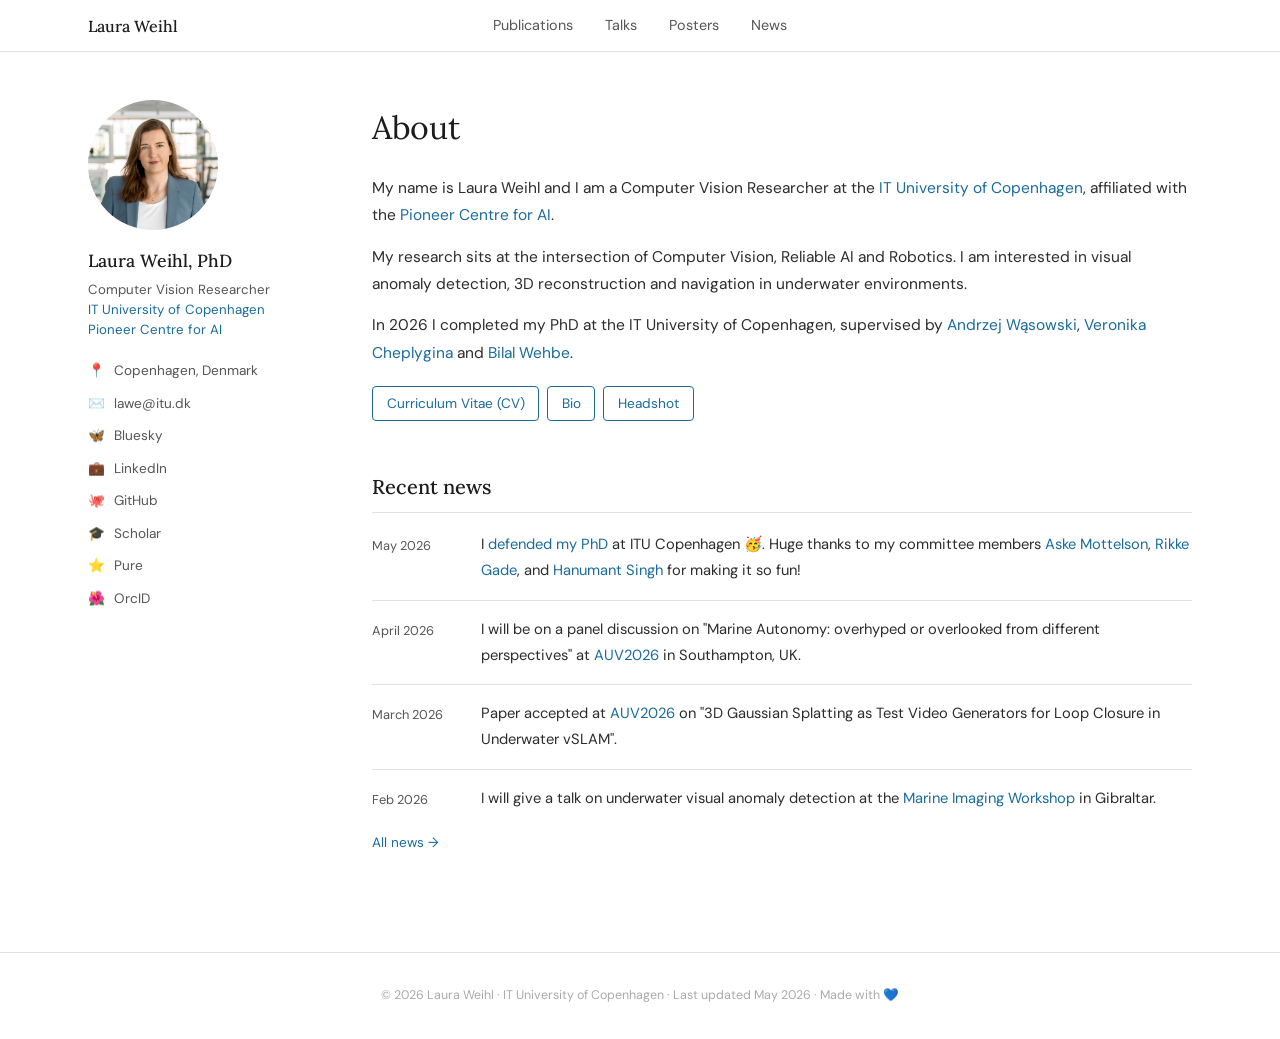
==== index.html @ 597795ff "added menu button in mobile" ====
<!DOCTYPE html>
<html lang="en">
<head>
  <meta charset="UTF-8" />
  <meta name="viewport" content="width=device-width, initial-scale=1.0" />
  <title>Laura Weihl - Computer Vision Researcher</title>
  <link rel="preconnect" href="https://fonts.googleapis.com">
  <link href="https://fonts.googleapis.com/css2?family=Lora:ital,wght@0,400;0,500;1,400&family=DM+Sans:wght@400;500&display=swap" rel="stylesheet">
  <link rel="stylesheet" href="style.css">
  <link rel="icon" type="image/svg+xml" href="img/favicon.svg">
</head>
<body>

    <nav>
      <a class="brand" href="index.html">Laura Weihl</a>
      <button class="hamburger" id="hamburger" aria-label="Menu">
        <span></span><span></span><span></span>
      </button>
      <div class="links">
        <a href="publications.html">Publications</a>
        <a href="talks.html">Talks</a>
        <a href="posters.html">Posters</a>
        <a href="news.html">News</a>
      </div>
    </nav>

  <div class="page">

    <aside class="sidebar" data-include="sidebar.html"></aside>

    <main class="main">

      <section>
        <h1>About</h1>
        <p>
          My name is Laura Weihl and I am a Computer Vision Researcher at the
          <a class="text-link" href="https://itu.dk" target="_blank">IT University of Copenhagen</a>,
          affiliated with the
          <a class="text-link" href="https://www.aicentre.dk/" target="_blank">Pioneer Centre for AI</a>.
        </p>
        <p>
          My research sits at the intersection of Computer Vision, Reliable AI and Robotics. I am interested in
          visual anomaly detection, 3D reconstruction and navigation in underwater environments.
        </p>
        <p>
          In 2026 I completed my PhD at the IT University of Copenhagen, supervised by <a class="text-link" href="https://studwww.itu.dk/~wasowski/">Andrzej W&#261sowski</a>, <a class="text-link" href="https://veronikach.com/">Veronika Cheplygina</a> and <a class="text-link" href="https://robotik.dfki-bremen.de/de/ueber-uns/mitarbeiter/person/biwe01">Bilal Wehbe</a>.
        </p>

        <div class="quick-links">
          <a href="cv.pdf" target="_blank">Curriculum Vitae (CV)</a>
          <a href="bio.txt" target="_blank">Bio</a>
          <a href="laura-weihl-profile-small-crop.jpg" target="_blank">Headshot</a>
        </div>
      </section>

      <section style="margin-top: 3rem;">
        <h2 class="section-title">Recent news</h2>
        <ul class="news-list news-preview" id="news-preview"></ul>
        <a class="see-all" href="news.html">All news →</a>
      </section>

    </main>
  </div>

  <footer>© 2026 Laura Weihl · IT University of Copenhagen · Last updated May 2026 · Made with <a href="fun.html" style="text-decoration: none;">💙</a>

  <script>
    document.querySelectorAll('[data-include]').forEach(el => {
      fetch(el.dataset.include)
        .then(r => r.text())
        .then(html => el.innerHTML = html);
    });


    // Pull top 4 news items from news.html
    fetch('news.html')
      .then(r => r.text())
      .then(html => {
        const doc = new DOMParser().parseFromString(html, 'text/html');
        const items = [...doc.querySelectorAll('.news-item')].slice(0, 4);
        document.getElementById('news-preview').innerHTML = items.map(i => i.outerHTML).join('');
      });

    document.getElementById('hamburger').addEventListener('click', function() {
      document.querySelector('nav .links').classList.toggle('open');
    });
  </script>

</body>
</html>
---- style.css ----
*, *::before, *::after { box-sizing: border-box; margin: 0; padding: 0; }

:root {
  --accent: #1a6b9a;
  --accent-light: #e8f3fa;
  --text: #1c1c1c;
  --text-muted: #555;
  --border: #e2e2e2;
  --bg: #fff;
  --sidebar-w: 220px;
  --max-w: 1200px;
}

html { scroll-behavior: smooth; }

body {
  font-family: 'DM Sans', sans-serif;
  color: var(--text);
  background: var(--bg);
  font-size: 15.5px;
  line-height: 1.75;
}

/* ── Top nav ── */
nav {
  position: sticky;
  top: 0;
  z-index: 100;
  background: rgba(255,255,255,0.95);
  backdrop-filter: blur(8px);
  border-bottom: 1px solid var(--border);
  display: flex;
  align-items: center;
  padding: 0 1rem;
  height: 52px;
  gap: 0.75rem;
  justify-content: center;
}

nav .brand {
  font-family: 'Lora', serif;
  font-weight: 500;
  font-size: 1rem;
  color: var(--text);
  text-decoration: none;
  position: absolute;
  left: max(3rem, calc((100% - 1200px) / 2 + 3rem));

}

nav a {
  color: var(--text-muted);
  text-decoration: none;
  font-size: 0.9rem;
  transition: color 0.15s;
}

nav a:hover, nav a.active { color: var(--accent); }

nav .hamburger {
  display: none;
}

nav .links {
  display: flex;
  gap: 2rem;
}

/* ── Page layout ── */
.page {
  max-width: var(--max-w);
  margin: 0 auto;
  padding: 3rem 3rem 6rem;
  display: grid;
  grid-template-columns: var(--sidebar-w) 1fr;
  gap: 4rem;
  align-items: start;
}

/* ── Sidebar ── */
.sidebar {
  position: sticky;
  top: 72px;
}

.avatar {
  width: 130px;
  height: 130px;
  border-radius: 50%;
  object-fit: cover;
  display: block;
  margin-bottom: 1rem;
}

.avatar-placeholder {
  width: 130px;
  height: 130px;
  border-radius: 50%;
  background: linear-gradient(135deg, #c8dde8, #a0bfcf);
  display: flex;
  align-items: center;
  justify-content: center;
  font-family: 'Lora', serif;
  font-size: 2rem;
  color: #1a6b9a;
  margin-bottom: 1rem;
}

.sidebar h2 {
  font-family: 'Lora', serif;
  font-size: 1.1rem;
  font-weight: 500;
  margin-bottom: 0.2rem;
}

.sidebar .role {
  font-size: 0.83rem;
  color: var(--text-muted);
  line-height: 1.5;
  margin-bottom: 1.2rem;
}

.sidebar .role a {
  color: var(--accent);
  text-decoration: none;
}

.sidebar .role a:hover { text-decoration: underline; }

.sidebar-links {
  list-style: none;
  display: flex;
  flex-direction: column;
  gap: 0.55rem;
}

.sidebar-links li {
  display: flex;
  align-items: center;
  gap: 0.6rem;
  font-size: 0.85rem;
  color: var(--text-muted);
}

.sidebar-links li a {
  color: var(--text-muted);
  text-decoration: none;
  transition: color 0.15s;
}

.sidebar-links li a:hover { color: var(--accent); }

.sidebar-links .icon {
  width: 16px;
  text-align: center;
  flex-shrink: 0;
}

/* ── Main content shared ── */
.main h1 {
  font-family: 'Lora', serif;
  font-size: 2rem;
  font-weight: 400;
  margin-bottom: 1.2rem;
  letter-spacing: -0.01em;
}

.section-title {
  font-family: 'Lora', serif;
  font-size: 1.25rem;
  font-weight: 500;
  margin-bottom: 1.2rem;
  padding-bottom: 0.5rem;
  border-bottom: 1px solid var(--border);
}

.main p {
  color: #2c2c2c;
  margin-bottom: 0.9rem;
}

.main p:last-child { margin-bottom: 0; }

a.text-link {
  color: var(--accent);
  text-decoration: none;
}

a.text-link:hover { text-decoration: underline; }

.quick-links {
  display: flex;
  flex-wrap: wrap;
  gap: 0.5rem;
  margin-top: 1.2rem;
}

.quick-links a {
  display: inline-block;
  padding: 0.3rem 0.85rem;
  border: 1px solid var(--accent);
  border-radius: 4px;
  font-size: 0.85rem;
  color: var(--accent);
  text-decoration: none;
  transition: background 0.15s, color 0.15s;
}

.quick-links a:hover {
  background: var(--accent);
  color: #fff;
}

/* ── Publications ── */
.pub-year-group { margin-bottom: 2.5rem; }

.pub-year {
  font-size: 0.78rem;
  font-weight: 500;
  text-transform: uppercase;
  letter-spacing: 0.08em;
  color: var(--text-muted);
  margin-bottom: 1rem;
}

.pub-list {
  list-style: none;
  display: flex;
  flex-direction: column;
  gap: 1.5rem;
}

.pub-item {
  padding-left: 1.1rem;
  border-left: 2px solid var(--border);
  transition: border-color 0.2s;
}

.pub-item:hover { border-color: var(--accent); }

.pub-title {
  font-weight: 500;
  font-size: 0.97rem;
  color: var(--text);
  margin-bottom: 0.2rem;
  line-height: 1.5;
}

.pub-authors {
  font-size: 0.85rem;
  color: var(--text-muted);
  margin-bottom: 0.15rem;
}

.pub-venue {
  font-size: 0.83rem;
  color: var(--text-muted);
  font-style: italic;
}

.pub-links {
  display: flex;
  flex-wrap: wrap;
  gap: 0.5rem;
  margin-top: 0.5rem;
}

.pub-links a {
  font-size: 0.8rem;
  color: var(--accent);
  text-decoration: none;
  background: var(--accent-light);
  padding: 0.15rem 0.6rem;
  border-radius: 3px;
  transition: background 0.15s;
}

.pub-links a:hover { background: #cce4f4; }

/* ── Talks ── */
.talk-list {
  list-style: none;
  display: flex;
  flex-direction: column;
  gap: 1.4rem;
}

.talk-item {
  display: grid;
  grid-template-columns: 90px 1fr;
  gap: 0 1.2rem;
  align-items: start;
}

.talk-date {
  font-size: 0.8rem;
  color: var(--text-muted);
  font-variant-numeric: tabular-nums;
  padding-top: 3px;
}

.talk-title {
  font-size: 0.95rem;
  font-weight: 500;
  margin-bottom: 0.15rem;
  line-height: 1.5;
}

.talk-venue {
  font-size: 0.84rem;
  color: var(--text-muted);
}

.talk-links {
  display: flex;
  gap: 0.5rem;
  margin-top: 0.4rem;
}

.talk-links a {
  font-size: 0.8rem;
  color: var(--accent);
  text-decoration: none;
  background: var(--accent-light);
  padding: 0.1rem 0.5rem;
  border-radius: 3px;
}

.talk-links a:hover { background: #cce4f4; }

.talk-links .coming-soon {
  position: relative;
  font-size: 0.8rem;
  color: #aaa;
  background: #f0f0f0;
  padding: 0.15rem 0.6rem;
  border-radius: 3px;
  cursor: default;
}

.talk-links .coming-soon::after {
  content: "Coming soon";
  position: absolute;
  bottom: calc(100% + 6px);
  left: 50%;
  transform: translateX(-50%);
  background: #333;
  color: #fff;
  font-size: 0.75rem;
  padding: 0.2rem 0.5rem;
  border-radius: 4px;
  white-space: nowrap;
  opacity: 0;
  pointer-events: none;
  transition: opacity 0.15s;
}

.talk-links .coming-soon:hover::after {
  opacity: 1;
}

/* ── News ── */
.news-list {
  list-style: none;
  display: flex;
  flex-direction: column;
  gap: 1rem;
}

.news-item {
  display: grid;
  grid-template-columns: 90px 1fr;
  gap: 0 1.2rem;
  font-size: 0.92rem;
  padding-bottom: 1rem;
  border-bottom: 1px solid var(--border);
}

.news-item:last-child { border-bottom: none; padding-bottom: 0; }

.news-date {
  color: var(--text-muted);
  font-size: 0.8rem;
  padding-top: 3px;
  font-variant-numeric: tabular-nums;
}

.news-text { color: #2c2c2c; }

/* ── About page news preview ── */
.news-preview { margin-top: 0; }

.see-all {
  display: inline-block;
  margin-top: 1.2rem;
  font-size: 0.85rem;
  color: var(--accent);
  text-decoration: none;
}

.see-all:hover { text-decoration: underline; }

.poster-list {
      list-style: none;
      display: flex;
      flex-direction: column;
      gap: 1.8rem;
    }

    .poster-item {
      display: grid;
      grid-template-columns: 110px 1fr;
      gap: 0 1.4rem;
      align-items: start;
    }

    .poster-thumb {
      width: 110px;
      height: 155px;
      object-fit: cover;
      object-position: top;
      border: 1px solid var(--border);
      border-radius: 4px;
      display: block;
      background: #f0f4f7;
    }

    /* Placeholder if no image yet */
    .poster-thumb-placeholder {
      width: 110px;
      height: 155px;
      border: 1px solid var(--border);
      border-radius: 4px;
      background: linear-gradient(160deg, #e8f3fa, #d0e6f2);
      display: flex;
      align-items: center;
      justify-content: center;
      font-size: 2rem;
      flex-shrink: 0;
    }

    .poster-meta { padding-top: 2px; }

    .poster-title {
      font-size: 0.95rem;
      font-weight: 500;
      margin-bottom: 0.2rem;
      line-height: 1.5;
    }

    .poster-authors {
      font-size: 0.85rem;
      color: var(--text-muted);
      margin-bottom: 0.15rem;
    }

    .poster-venue {
      font-size: 0.83rem;
      color: var(--text-muted);
      font-style: italic;
      margin-bottom: 0.5rem;
    }

    .poster-links {
      display: flex;
      flex-wrap: wrap;
      gap: 0.5rem;
    }

    .poster-links a {
      font-size: 0.8rem;
      color: var(--accent);
      text-decoration: none;
      background: var(--accent-light);
      padding: 0.15rem 0.6rem;
      border-radius: 3px;
      transition: background 0.15s;
    }

    .poster-links a:hover { background: #cce4f4; }


/* ── Footer ── */
footer {
  text-align: center;
  font-size: 0.78rem;
  color: #aaa;
  padding: 2rem 3rem;
  border-top: 1px solid var(--border);
}

@media (max-width: 760px) {
  .page {
    grid-template-columns: 1fr;
    gap: 2rem;
    padding: 2rem 1.5rem 4rem;
  }

  .sidebar {
    position: static;
    display: grid;
    grid-template-columns: 140px 1fr;
    grid-template-rows: auto auto auto auto;
    column-gap: 1.2rem;
    align-items: start;
  }

  .avatar, .avatar-placeholder {
    grid-column: 1;
    grid-row: 1;
  }

  .sidebar h2 {
    grid-column: 1;
    grid-row: 2;
    margin-top: 0.6rem;
  }

  .sidebar .role {
    grid-column: 1;
    grid-row: 3;
    margin-bottom: 0;
  }

  .sidebar-links {
      grid-column: 2;
      grid-row: 1 / 4;
    }
    nav {
      padding: 0 1.5rem;
      height: 52px;
      justify-content: space-between;
    }

    nav .brand {
      position: static;
    }

    nav .hamburger {
      display: flex;
      flex-direction: column;
      gap: 5px;
      cursor: pointer;
      padding: 4px;
      background: none;
      border: none;
    }

    nav .hamburger span {
      display: block;
      width: 22px;
      height: 2px;
      background: var(--text);
      border-radius: 2px;
    }

    nav .links {
      display: none;
      flex-direction: column;
      position: absolute;
      top: 52px;
      left: 0;
      right: 0;
      background: white;
      border-bottom: 1px solid var(--border);
      padding: 0.75rem 1.5rem 1rem;
      gap: 0.75rem;
      z-index: 99;
    }

    nav .links.open {
      display: flex;
    }
  footer { padding: 2rem 1.5rem; }
}
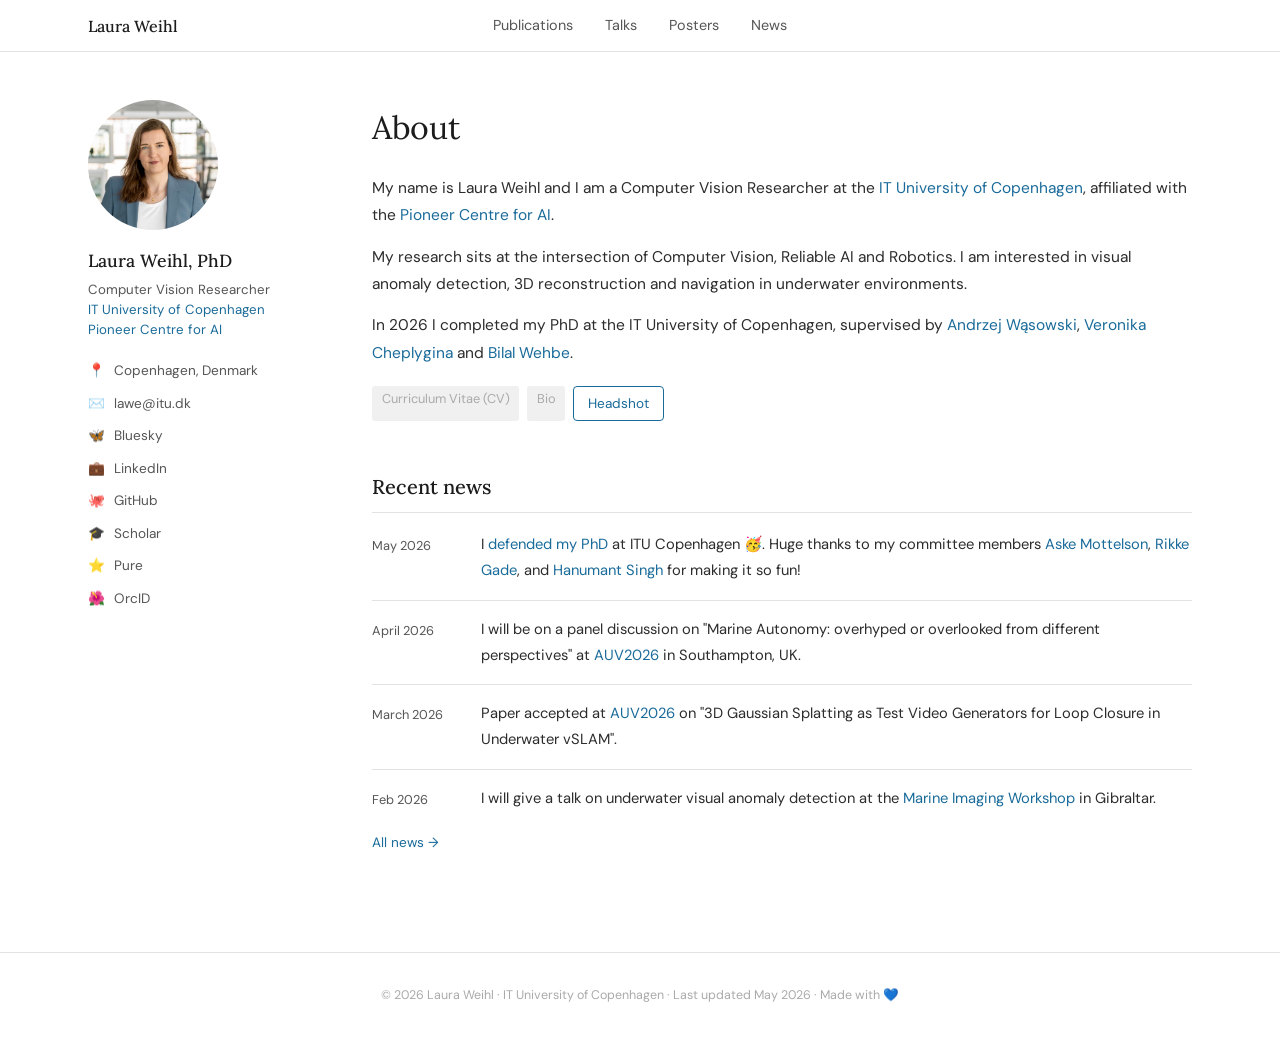
==== commit 24c979cf: "fixed links for cv, bio, headshot" ====
--- a/index.html
+++ b/index.html
@@ -35,8 +35,7 @@
         <p>
           My name is Laura Weihl and I am a Computer Vision Researcher at the
           <a class="text-link" href="https://itu.dk" target="_blank">IT University of Copenhagen</a>,
-          affiliated with the
-          <a class="text-link" href="https://www.aicentre.dk/" target="_blank">Pioneer Centre for AI</a>.
+          affiliated with the <a class="text-link" href="https://www.aicentre.dk/" target="_blank">Pioneer Centre for AI</a>.
         </p>
         <p>
           My research sits at the intersection of Computer Vision, Reliable AI and Robotics. I am interested in
@@ -47,9 +46,9 @@
         </p>
 
         <div class="quick-links">
-          <a href="cv.pdf" target="_blank">Curriculum Vitae (CV)</a>
-          <a href="bio.txt" target="_blank">Bio</a>
-          <a href="laura-weihl-profile-small-crop.jpg" target="_blank">Headshot</a>
+            <span class="coming-soon">Curriculum Vitae (CV)</span>
+            <span class="coming-soon">Bio</span>
+          <a href="img/lw-profile.jpg" target="_blank">Headshot</a>
         </div>
       </section>
 
--- a/style.css
+++ b/style.css
@@ -328,7 +328,7 @@
 
 .talk-links a:hover { background: #cce4f4; }
 
-.talk-links .coming-soon {
+.coming-soon {
   position: relative;
   font-size: 0.8rem;
   color: #aaa;
@@ -338,7 +338,7 @@
   cursor: default;
 }
 
-.talk-links .coming-soon::after {
+.coming-soon::after {
   content: "Coming soon";
   position: absolute;
   bottom: calc(100% + 6px);
@@ -355,7 +355,7 @@
   transition: opacity 0.15s;
 }
 
-.talk-links .coming-soon:hover::after {
+.coming-soon:hover::after {
   opacity: 1;
 }
 
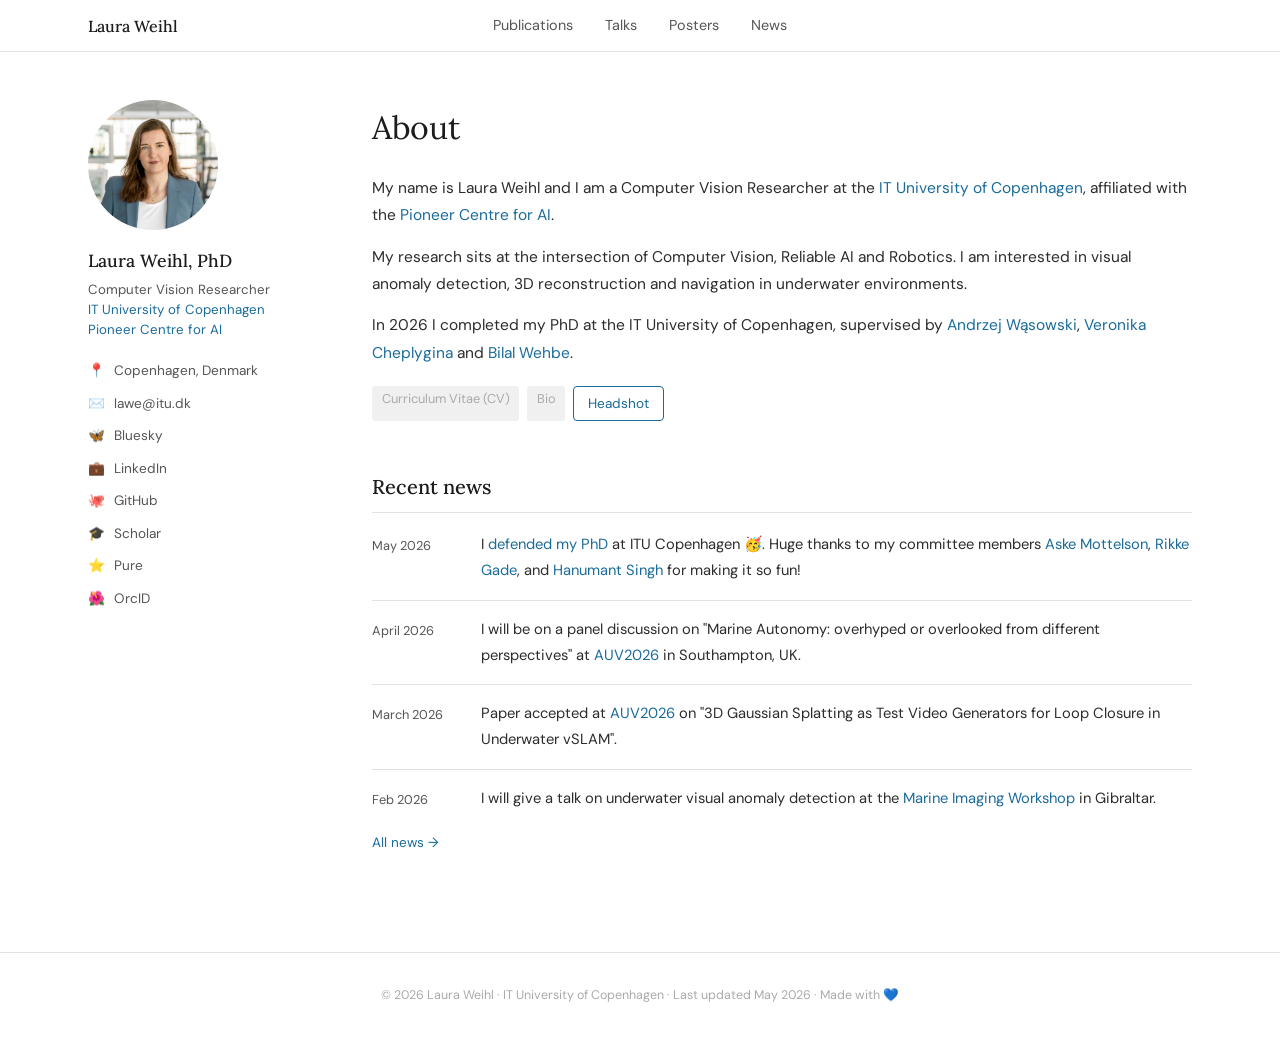
==== commit 2fb07406: "fixed mobile menu button" ====
--- a/index.html
+++ b/index.html
@@ -42,7 +42,7 @@
           visual anomaly detection, 3D reconstruction and navigation in underwater environments.
         </p>
         <p>
-          In 2026 I completed my PhD at the IT University of Copenhagen, supervised by <a class="text-link" href="https://studwww.itu.dk/~wasowski/">Andrzej W&#261sowski</a>, <a class="text-link" href="https://veronikach.com/">Veronika Cheplygina</a> and <a class="text-link" href="https://robotik.dfki-bremen.de/de/ueber-uns/mitarbeiter/person/biwe01">Bilal Wehbe</a>.
+          In 2026 I completed my PhD at the IT University of Copenhagen, supervised by <a class="text-link" target="_blank" href="https://studwww.itu.dk/~wasowski/">Andrzej W&#261sowski</a>, <a class="text-link" target="_blank" href="https://veronikach.com/">Veronika Cheplygina</a> and <a class="text-link" target="_blank" href="https://robotik.dfki-bremen.de/de/ueber-uns/mitarbeiter/person/biwe01">Bilal Wehbe</a>.
         </p>
 
         <div class="quick-links">
@@ -70,7 +70,6 @@
         .then(html => el.innerHTML = html);
     });
 
-
     // Pull top 4 news items from news.html
     fetch('news.html')
       .then(r => r.text())
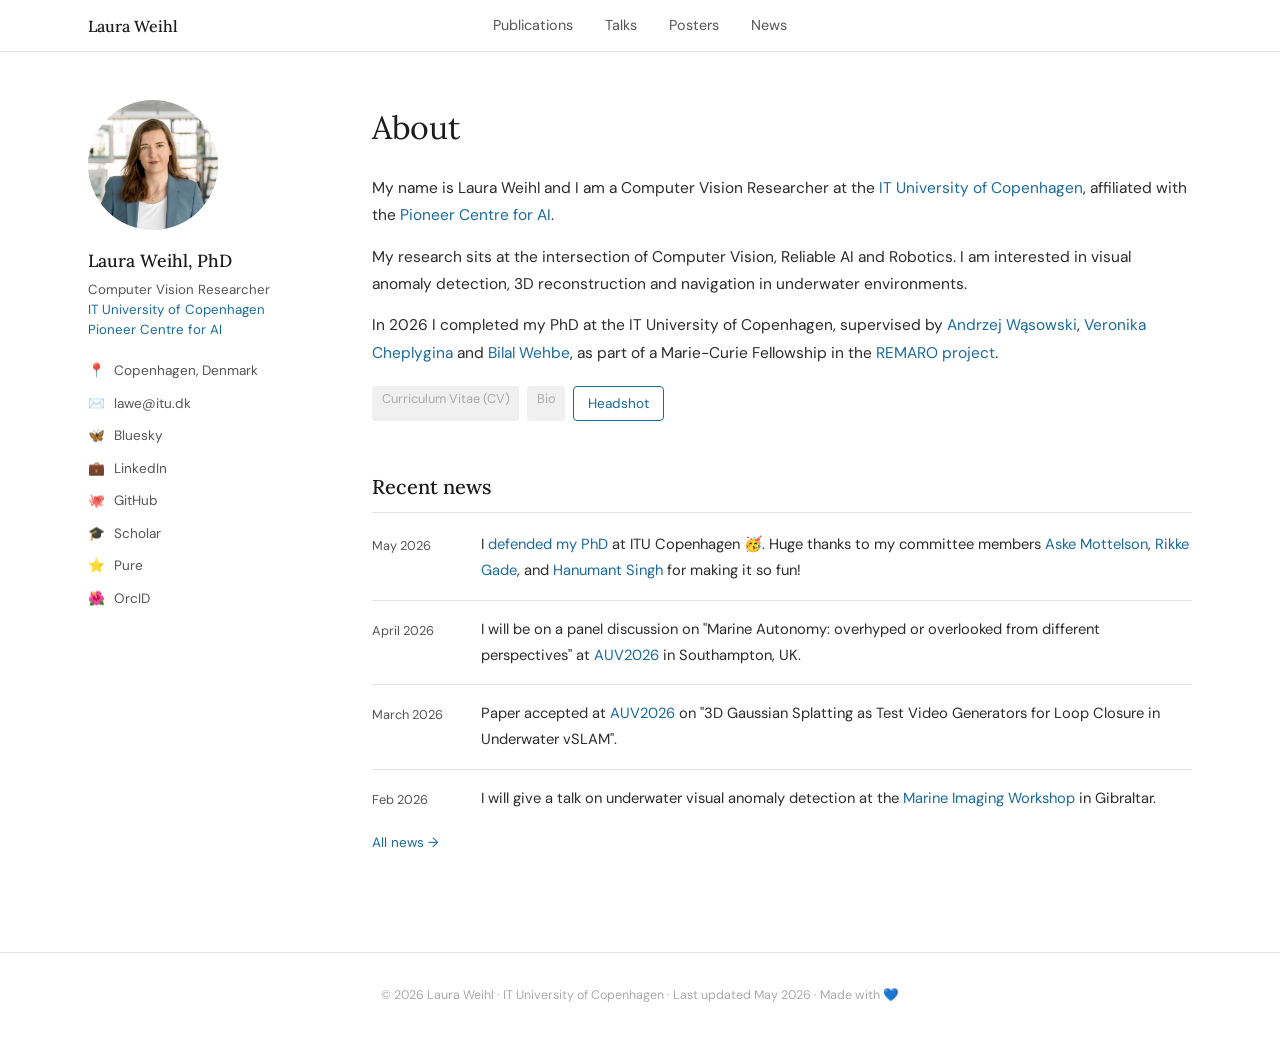
==== commit 7c7198d5: "added thesis link" ====
--- a/index.html
+++ b/index.html
@@ -3,11 +3,17 @@
 <head>
   <meta charset="UTF-8" />
   <meta name="viewport" content="width=device-width, initial-scale=1.0" />
+  <meta property="og:title" content="Laura Weihl - Computer Vision Researcher">
+  <meta property="og:description" content="Computer Vision Researcher at IT University of Copenhagen and Pioneer Centre for AI.">
+  <meta property="og:image" content="https://lw112.github.io/assets/lw-profile-tiny.jpg">
+  <meta property="og:url" content="https://lw112.github.io">
+  <meta property="og:type" content="website">
+  <meta name="twitter:card" content="summary">
   <title>Laura Weihl - Computer Vision Researcher</title>
   <link rel="preconnect" href="https://fonts.googleapis.com">
   <link href="https://fonts.googleapis.com/css2?family=Lora:ital,wght@0,400;0,500;1,400&family=DM+Sans:wght@400;500&display=swap" rel="stylesheet">
   <link rel="stylesheet" href="style.css">
-  <link rel="icon" type="image/svg+xml" href="img/favicon.svg">
+  <link rel="icon" type="image/svg+xml" href="assets/favicon.svg">
 </head>
 <body>
 
@@ -42,13 +48,17 @@
           visual anomaly detection, 3D reconstruction and navigation in underwater environments.
         </p>
         <p>
-          In 2026 I completed my PhD at the IT University of Copenhagen, supervised by <a class="text-link" target="_blank" href="https://studwww.itu.dk/~wasowski/">Andrzej W&#261sowski</a>, <a class="text-link" target="_blank" href="https://veronikach.com/">Veronika Cheplygina</a> and <a class="text-link" target="_blank" href="https://robotik.dfki-bremen.de/de/ueber-uns/mitarbeiter/person/biwe01">Bilal Wehbe</a>.
+          In 2026 I completed my PhD at the IT University of Copenhagen, supervised by
+          <a class="text-link" target="_blank" href="https://studwww.itu.dk/~wasowski/">Andrzej W&#261sowski</a>,
+          <a class="text-link" target="_blank" href="https://veronikach.com/">Veronika Cheplygina</a> and
+          <a class="text-link" target="_blank" href="https://robotik.dfki-bremen.de/de/ueber-uns/mitarbeiter/person/biwe01">Bilal Wehbe</a>,
+          as part of a Marie-Curie Fellowship in the <a class="text-link" target="_blank" href="https://www.remaro.eu">REMARO project</a>.
         </p>
 
         <div class="quick-links">
             <span class="coming-soon">Curriculum Vitae (CV)</span>
             <span class="coming-soon">Bio</span>
-          <a href="img/lw-profile.jpg" target="_blank">Headshot</a>
+          <a href="assets/lw-profile.jpg" target="_blank">Headshot</a>
         </div>
       </section>
 
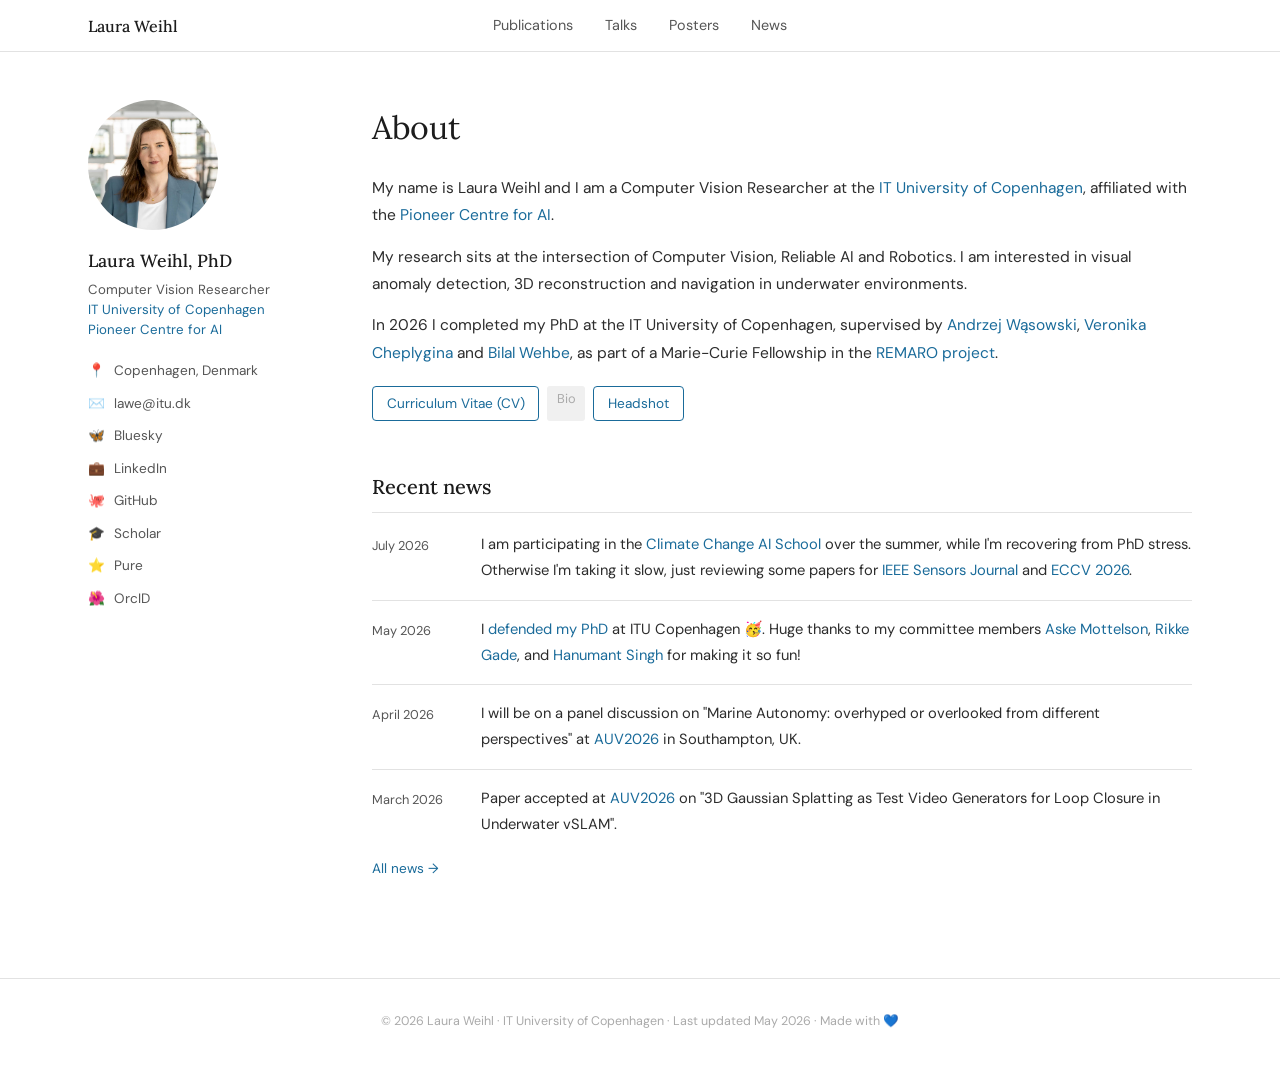
==== commit b2766c2c: "added cv" ====
--- a/index.html
+++ b/index.html
@@ -56,7 +56,7 @@
         </p>
 
         <div class="quick-links">
-            <span class="coming-soon">Curriculum Vitae (CV)</span>
+            <span><a href="assets/2026_Laura Weihl_CV_public.pdf" target="_blank" rel="noopener">Curriculum Vitae (CV)</a></span>
             <span class="coming-soon">Bio</span>
           <a href="assets/lw-profile.jpg" target="_blank">Headshot</a>
         </div>
